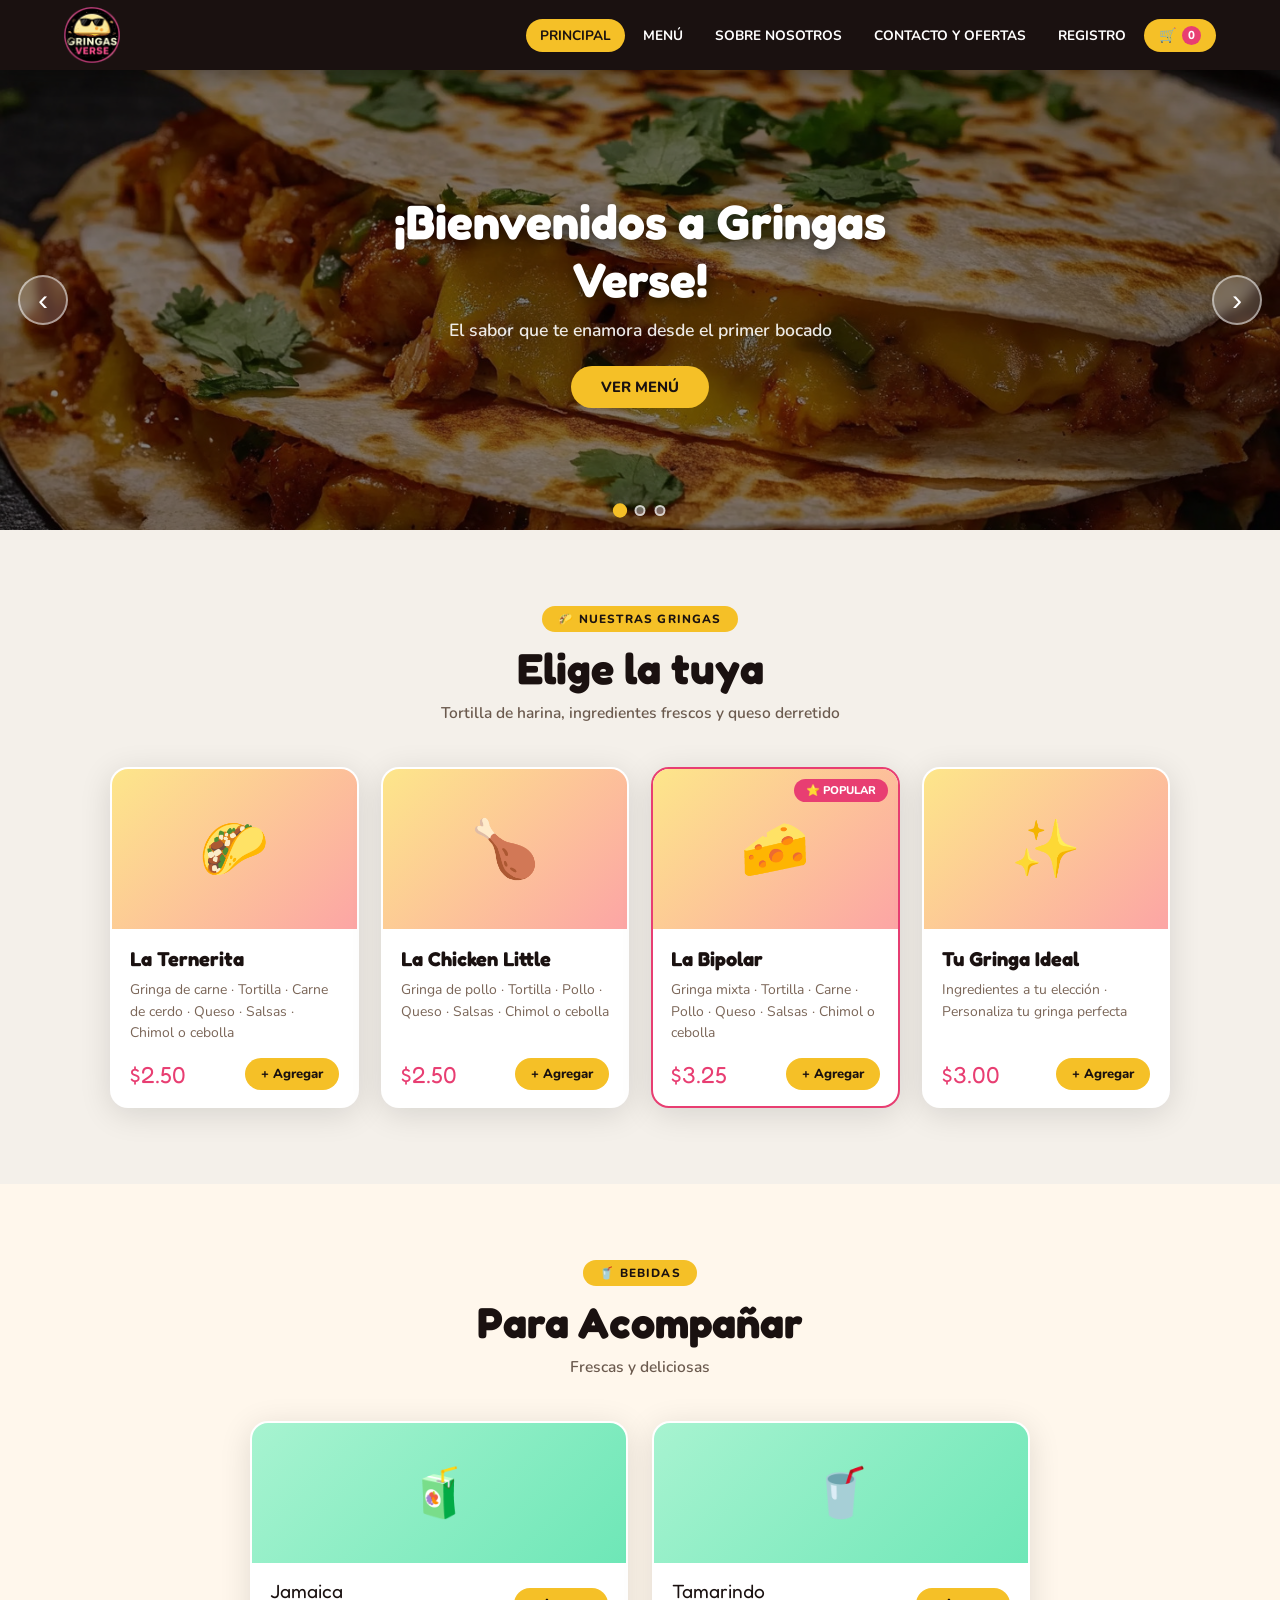
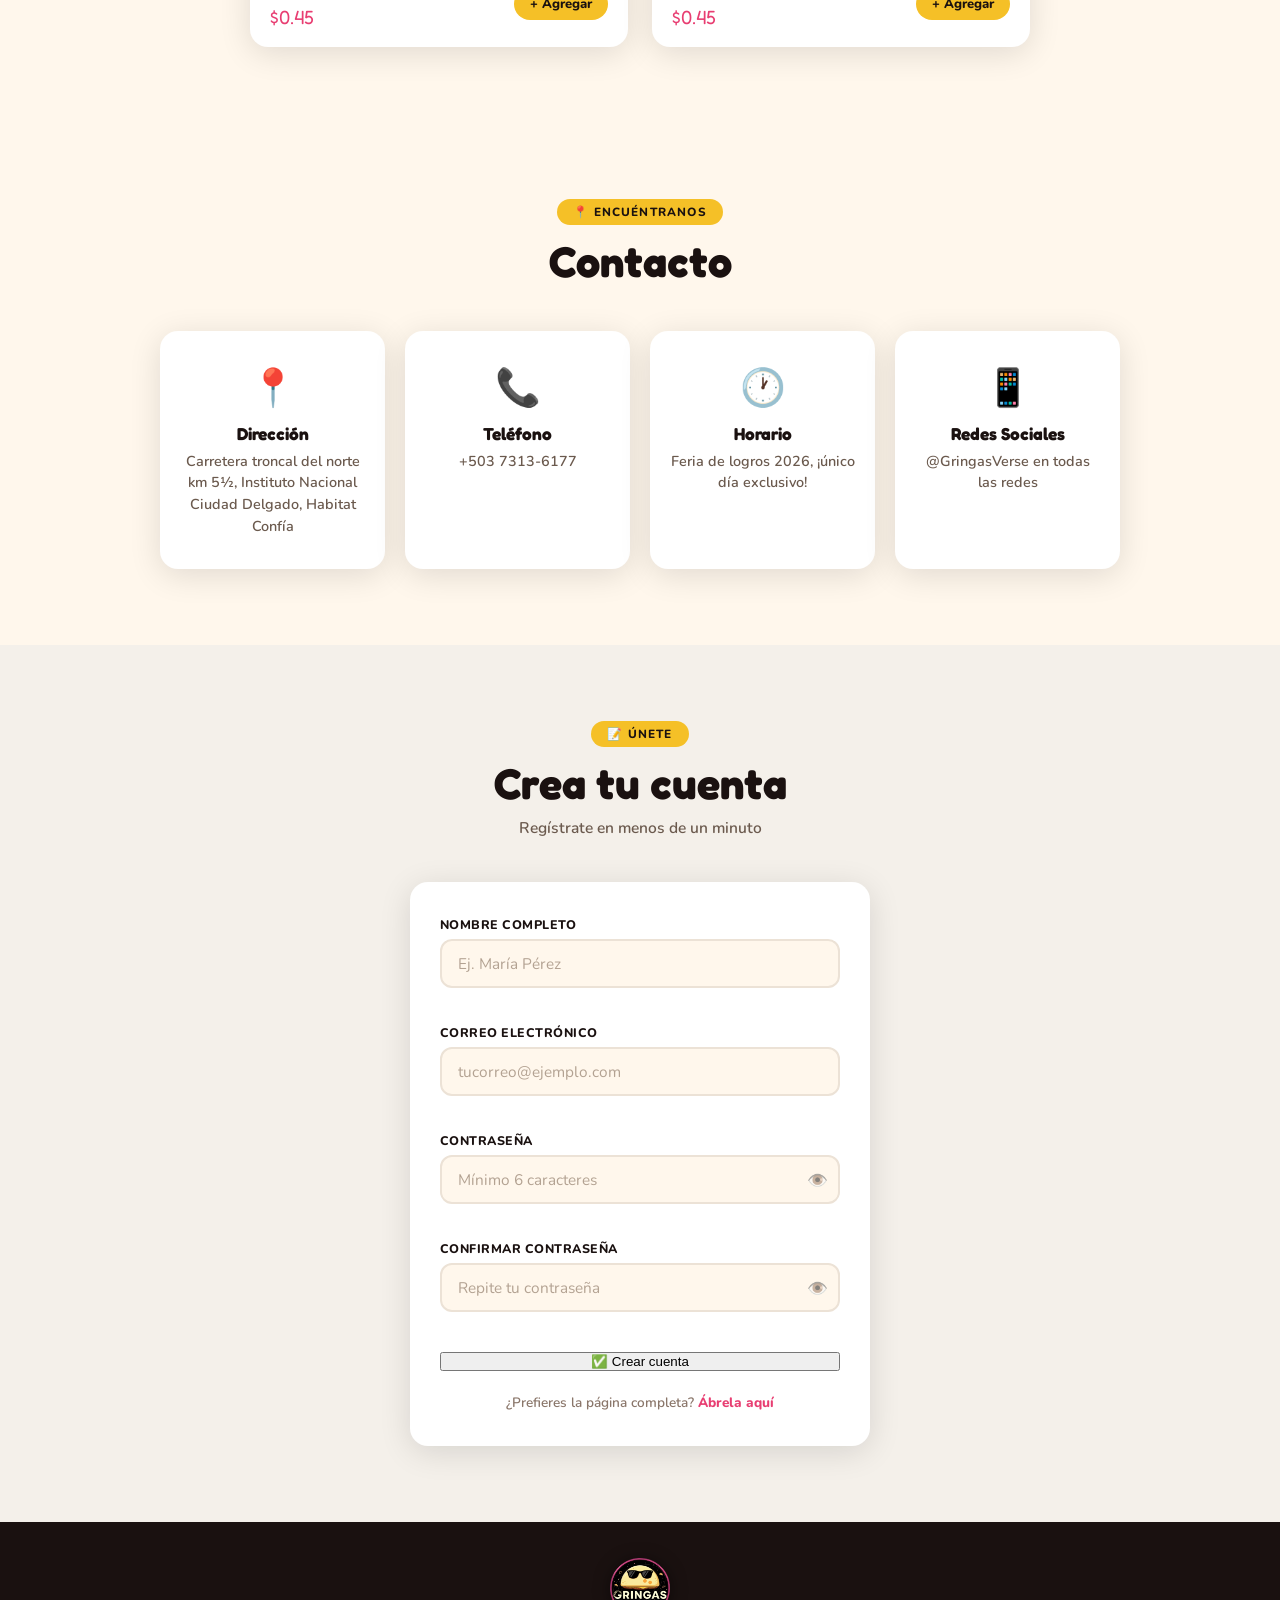
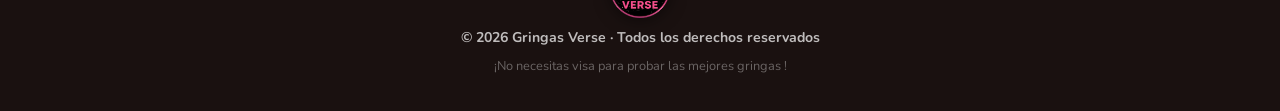
==== index.html @ dfc6379d "preparacion de la pagina web para deploy" ====
<!DOCTYPE html>
<html lang="es">
<head>
  <meta charset="UTF-8" />
  <meta name="viewport" content="width=device-width, initial-scale=1.0" />
  <title>Principal | GringasVerse</title>

  <!-- Google Fonts -->
  <link href="https://fonts.googleapis.com/css2?family=Fredoka+One&family=Nunito:wght@400;700;800&display=swap" rel="stylesheet" />

  <!-- Hoja de estilos -->
  <link rel="stylesheet" href="/CSS/STYLO_GRINGASVERSE.css" />
  <link rel="stylesheet" href="/CSS/carrito-header.css" />
  <link rel="icon" href="/IMG/LogoGringasVerseNew.png">

</head>

<body>

  <!-- HEADER -->
  <header class="header">
    <div class="header-inner">
      <a href="/index.html#inicio">
        <img src= "/IMG/LogoGringasVerseNew.png"/>
      </a>
      <nav class="nav">
        <a href="/index.html" class="nav-link active-link">Principal</a>
        <a href="HTML/menu.html"  class="nav-link">Menú</a>
        <a href="HTML/sobre_nosotros.html" class="nav-link">Sobre nosotros</a>
        <a href="HTML/contactos.html" class="nav-link">Contacto y ofertas</a>
        <a href="HTML/Registro.html" class="nav-link">Registro</a>
        <button id="cartBtn" class="cart-header-btn" type="button">
          🛒 <span id="cartCount" class="cart-count">0</span>
        </button>
      </nav>
    </div>
  </header>


  <div id="cartModal" class="cart-overlay">
    <div class="cart-modal">
      <div class="cart-modal-header">
        <h3>🛒 Carrito</h3>
        <button id="closeCartBtn" class="close-btn" type="button">✕</button>
      </div>
      <div class="cart-modal-body">
        <ul id="listaCarrito"></ul>
      </div>
      <div class="cart-modal-footer">
        <div class="modal-total-bar">
          <span class="modal-total-label">Total</span>
          <span class="modal-total-value" id="totalCarrito">$0.00</span>
        </div>
        <button id="btnPagar" class="btn-ir-carrito" disabled type="button">🛍️ Ir al carrito</button>
      </div>
    </div>
  </div>

  <main id="inicio">

    <!-- CARRUSEL -->
    <section>
      <div class="carousel">
        <div class="carousel-track" id="carouselTrack">

          <div class="slide">
            <img src="/IMG/Nelson/gringacarrusel.jpg.jpeg" alt="Bienvenidos" class="slide-img" />
            <div class="slide-overlay"></div>
            <div class="slide-content">
              <h2 class="slide-title">¡Bienvenidos a Gringas Verse!</h2>
              <p class="slide-sub">El sabor que te enamora desde el primer bocado </p>
              <a href="menu.html" class="slide-btn">Ver Menú</a>
            </div>
          </div>

          <div class="slide">
            <img src="/IMG/Nelson/grings.jpg.jpeg" alt="Gringas" class="slide-img" />
            <div class="slide-overlay"></div>
            <div class="slide-content">
              <h2 class="slide-title">Gringas Irresistibles</h2>
              <p class="slide-sub">Tortillas crujientes, carne jugosa y queso derretido 🧀</p>
              <a href="menu.html" class="slide-btn">Ordenar ahora</a>
            </div>
          </div>

          <div class="slide">
            <img src="/IMG/Nelson/refrescos.jpg.jpeg" alt="Bebidas" class="slide-img" />
            <div class="slide-overlay"></div>
            <div class="slide-content">
              <h2 class="slide-title">Bebidas Refrescantes</h2>
              <p class="slide-sub">Jamaica y Tamarindo para el complemento perfecto 🥤</p>
              <a href="menu.html" class="slide-btn">Ver Bebidas</a>
            </div>
          </div>

        </div>

        <button class="c-arrow prev" id="prevBtn">&#8249;</button>
        <button class="c-arrow next" id="nextBtn">&#8250;</button>

        <div class="c-dots" id="cDots">
          <span class="dot active" data-index="0"></span>
          <span class="dot"        data-index="1"></span>
          <span class="dot"        data-index="2"></span>
        </div>
      </div>
    </section>

    <!-- GRINGAS -->
    <section class="gringas-section" id="gringas">
      <div class="sec-head">
        <span class="sec-tag">🌮 Nuestras Gringas</span>
        <h2 class="sec-title">Elige la tuya</h2>
        <p class="sec-desc">Tortilla de harina, ingredientes frescos y queso derretido</p>
      </div>
      <div class="gringas-grid">

        <div class="g-card">
          <img src="/IMG/grngecarneee.jpg" alt="La Ternerita" class="g-img"
              onerror="this.replaceWith(Object.assign(document.createElement('div'),{className:'g-img-placeholder',textContent:'🌮'}))" />
          <div class="g-body">
            <h3 class="g-name">La Ternerita</h3>
            <p class="g-ing">Gringa de carne · Tortilla · Carne de cerdo · Queso · Salsas · Chimol o cebolla</p>
            <div class="g-foot">
              <span class="g-price">$2.50</span>
              <button class="add-btn" onclick="addToCart('La Ternerita', 2.50)">+ Agregar</button>
            </div>
          </div>
        </div>

        <div class="g-card">
          <img src="/IMG/gringacarrusel.jpg" alt="La Chicken Little" class="g-img"
              onerror="this.replaceWith(Object.assign(document.createElement('div'),{className:'g-img-placeholder',textContent:'🍗'}))" />
          <div class="g-body">
            <h3 class="g-name">La Chicken Little</h3>
            <p class="g-ing">Gringa de pollo · Tortilla · Pollo · Queso · Salsas · Chimol o cebolla</p>
            <div class="g-foot">
              <span class="g-price">$2.50</span>
              <button class="add-btn" onclick="addToCart('La Chicken Little', 2.50)">+ Agregar</button>
            </div>
          </div>
        </div>

        <div class="g-card popular">
          <span class="pop-badge">⭐ Popular</span>
          <img src="/IMG/labipolar.jfif" alt="La Bipolar" class="g-img"
               onerror="this.replaceWith(Object.assign(document.createElement('div'),{className:'g-img-placeholder',textContent:'🧀'}))" />
          <div class="g-body">
            <h3 class="g-name">La Bipolar</h3>
            <p class="g-ing">Gringa mixta · Tortilla · Carne · Pollo · Queso · Salsas · Chimol o cebolla</p>
            <div class="g-foot">
              <span class="g-price">$3.25</span>
              <button class="add-btn" onclick="addToCart('La Bipolar', 3.25)">+ Agregar</button>
            </div>
          </div>
        </div>

        <div class="g-card">
          <img src="/IMG/la ideal.jpg" class="g-img"
              onerror="this.replaceWith(Object.assign(document.createElement('div'),{className:'g-img-placeholder',textContent:'✨'}))" />
          <div class="g-body">
            <h3 class="g-name">Tu Gringa Ideal</h3>
            <p class="g-ing">Ingredientes a tu elección · Personaliza tu gringa perfecta</p>
            <div class="g-foot">
              <span class="g-price">$3.00</span>
              <button class="add-btn" onclick="addToCart('Tu Gringa Ideal', 3.00)">+ Agregar</button>
            </div>
          </div>
        </div>

      </div>
    </section>

    <!-- BEBIDAS -->
    <section class="bebidas-section" id="bebidas">
      <div class="sec-head">
        <span class="sec-tag">🥤 Bebidas</span>
        <h2 class="sec-title">Para Acompañar</h2>
        <p class="sec-desc">Frescas y deliciosas</p>
      </div>
      <div class="bebidas-grid">

        <div class="b-card">
          <img src="/IMG/jamaica.jfif" alt="Jamaica" class="b-img"
               onerror="this.replaceWith(Object.assign(document.createElement('div'),{className:'b-img-placeholder',textContent:'🧃'}))" />
          <div class="b-body">
            <div><div class="b-name">Jamaica</div><div class="b-price">$0.45</div></div>
            <button class="add-btn" onclick="addToCart('Jamaica', 0.45)">+ Agregar</button>
          </div>
        </div>

        <div class="b-card">
          <img src="/IMG/tamarindo.jpg" class="b-img"
               onerror="this.replaceWith(Object.assign(document.createElement('div'),{className:'b-img-placeholder',textContent:'🥤'}))" />
          <div class="b-body">
            <div><div class="b-name">Tamarindo</div><div class="b-price">$0.45</div></div>
            <button class="add-btn" onclick="addToCart('Tamarindo', 0.45)">+ Agregar</button>
          </div>
        </div>

      </div>
    </section>

  </main>

  <section class="contacto-section" id="contacto">
    <div class="sec-head">
      <span class="sec-tag">📍 Encuéntranos</span>
      <h2 class="sec-title">Contacto</h2>
    </div>
    <div class="contacto-grid">
      <div class="c-card"><span class="c-icon">📍</span><h4>Dirección</h4><p>Carretera troncal del norte km 5½, Instituto Nacional Ciudad Delgado, Habitat Confía</p></div>
      <div class="c-card"><span class="c-icon">📞</span><h4>Teléfono</h4><p>+503 7313-6177</p></div>
      <div class="c-card"><span class="c-icon">🕐</span><h4>Horario</h4><p>Feria de logros 2026, ¡único día exclusivo!</p></div>
      <div class="c-card"><span class="c-icon">📱</span><h4>Redes Sociales</h4><p>@GringasVerse en todas las redes</p></div>
    </div>
  </section>

  <!-- REGISTRO -->
  <section class="registro-section" id="registro">
    <div class="sec-head">
      <span class="sec-tag">📝 Únete</span>
      <h2 class="sec-title">Crea tu cuenta</h2>
      <p class="sec-desc">Regístrate en menos de un minuto</p>
    </div>
    <div class="registro-box">
      <form class="registro-form" id="registroForm" novalidate>
        <div class="form-group">
          <label class="form-label" for="reg-nombre">Nombre completo</label>
          <input class="form-input" type="text" id="reg-nombre" name="nombre" placeholder="Ej. María Pérez" autocomplete="name" required />
          <span class="form-error" id="err-nombre"></span>
        </div>

        <div class="form-group">
          <label class="form-label" for="reg-correo">Correo electrónico</label>
          <input class="form-input" type="email" id="reg-correo" name="correo" placeholder="tucorreo@ejemplo.com" autocomplete="email" required />
          <span class="form-error" id="err-correo"></span>
        </div>

        <div class="form-group">
          <label class="form-label" for="reg-pass">Contraseña</label>
          <div class="pass-wrap">
            <input class="form-input" type="password" id="reg-pass" name="password" placeholder="Mínimo 6 caracteres" autocomplete="new-password" minlength="6" required />
            <button type="button" class="pass-toggle" data-target="reg-pass" aria-label="Mostrar contraseña">👁️</button>
          </div>
          <span class="form-error" id="err-pass"></span>
        </div>

        <div class="form-group">
          <label class="form-label" for="reg-pass2">Confirmar contraseña</label>
          <div class="pass-wrap">
            <input class="form-input" type="password" id="reg-pass2" name="password2" placeholder="Repite tu contraseña" autocomplete="new-password" minlength="6" required />
            <button type="button" class="pass-toggle" data-target="reg-pass2" aria-label="Mostrar contraseña">👁️</button>
          </div>
          <span class="form-error" id="err-pass2"></span>
        </div>

        <button type="submit" class="order-btn">✅ Crear cuenta</button>
        <p class="registro-alt">¿Prefieres la página completa? <a href="Registro.html">Ábrela aquí</a></p>
      </form>
    </div>
  </section>

  <footer class="footer">
    <div class="footer-inner">
      <img src="/IMG/LogoGringasVerseNew.png" alt="Gringas Verse" class="footer-logo" />
      <p class="footer-text">© 2026 Gringas Verse · Todos los derechos reservados</p>
      <p class="footer-sub">¡No necesitas visa para probar las mejores gringas !</p>
    </div>
  </footer>

  <div class="toast" id="toast"></div>

  <!-- javascrpt externo  -->
  <script src="/JS/Carrusel.js"></script>

  <!-- carrito unificado (debe ir DESPUÉS de JAVAscriptgringass.js) -->
  <script src="/JS/carrito-header.js"></script>

  <!-- script del formulario de Registro -->
  <script>
    (function () {
      const form = document.getElementById('registroForm');
      if (!form) return;

      // Mostrar / ocultar contraseña
      form.querySelectorAll('.pass-toggle').forEach(function (btn) {
        btn.addEventListener('click', function () {
          const input = document.getElementById(btn.dataset.target);
          const isPass = input.type === 'password';
          input.type = isPass ? 'text' : 'password';
          btn.textContent = isPass ? '🙈' : '👁️';
        });
      });

      function setError(fieldId, message) {
        const input = document.getElementById(fieldId);
        const error = document.getElementById('err-' + fieldId.replace('reg-', ''));
        if (message) {
          input.classList.add('invalid');
          if (error) error.textContent = message;
        } else {
          input.classList.remove('invalid');
          if (error) error.textContent = '';
        }
        return !message;
      }

      function showToast(msg) {
        const toast = document.getElementById('toast');
        if (!toast) return;
        toast.textContent = msg;
        toast.classList.add('show');
        setTimeout(function () { toast.classList.remove('show'); }, 2600);
      }

      form.addEventListener('submit', function (e) {
        e.preventDefault();

        const nombre = document.getElementById('reg-nombre').value.trim();
        const correo = document.getElementById('reg-correo').value.trim();
        const pass = document.getElementById('reg-pass').value;
        const pass2 = document.getElementById('reg-pass2').value;
        const correoRegex = /^[^\s@]+@[^\s@]+\.[^\s@]+$/;

        let ok = true;
        ok = setError('reg-nombre', nombre.length < 2 ? 'Escribe tu nombre completo' : '') && ok;
        ok = setError('reg-correo', !correoRegex.test(correo) ? 'Ingresa un correo válido' : '') && ok;
        ok = setError('reg-pass', pass.length < 6 ? 'Mínimo 6 caracteres' : '') && ok;
        ok = setError('reg-pass2', pass2 !== pass ? 'Las contraseñas no coinciden' : '') && ok;

        if (!ok) return;

        showToast('🎉 ¡Cuenta creada con éxito, ' + nombre.split(' ')[0] + '!');
        form.reset();
      });
    })();
  </script>

</body>
</html>
---- CSS/STYLO_GRINGASVERSE.css ----
/* 
   GRINGAS VERSE — STYLO_GRINGASVERSE.css
   

/* === VARIABLES: colores y valores globales reutilizables === */
:root {
  --yellow: #F5C027;
  --pink:   #E83E72;
  --cream:  #FFF7EC;
  --dark:   #1A1110;
  --white:  #FFFFFF;
  --gray:   #f4f0ea;
  --orange: #F07A2A;
  --shadow: 0 6px 32px rgba(0,0,0,0.12);
  --radius: 18px;
  --T: 'Fredoka One', cursive;  /* fuente títulos */
  --B: 'Nunito', sans-serif;    /* fuente cuerpo  */
}

/* === RESET: elimina márgenes por defecto del navegador === */
*, *::before, *::after { box-sizing: border-box; margin: 0; padding: 0; }
html  { scroll-behavior: smooth; }
body  { font-family: var(--B); background: var(--cream); color: var(--dark); overflow-x: hidden; }
img   { max-width: 100%; display: block; }
a     { text-decoration: none; }


.header { position: sticky; top: 0; z-index: 100; background: var(--dark); box-shadow: 0 3px 20px rgba(0,0,0,.35); }
.header-inner { max-width: 1200px; margin: 0 auto; padding: 0 24px; height: 70px; display: flex; align-items: center; justify-content: space-between; }
.logo-img { height: 56px; transition: transform .2s; }
.logo-img:hover { transform: scale(1.06); }

.nav { display: flex; align-items: center; gap: 4px; }
.nav-link { font-family: var(--B); font-weight: 700; font-size: .88rem; color: var(--white); padding: 7px 15px; border-radius: 50px; transition: background .2s, transform .15s; text-transform: uppercase; }
.nav-link:hover { background: var(--pink); transform: translateY(-2px); }

.cart-btn { background: var(--yellow); color: var(--dark) !important; display: flex; align-items: center; gap: 5px; }
.cart-btn:hover { background: #E0A800; }
.cart-count { background: var(--pink); color: var(--white); font-size: .72rem; font-weight: 800; border-radius: 50%; width: 19px; height: 19px; display: flex; align-items: center; justify-content: center; }

/* Botón hamburguesa ☰: solo visible en celular */
.burger { display: none; background: none; border: 2px solid var(--yellow); color: var(--yellow); font-size: 1.4rem; padding: 3px 11px; border-radius: 8px; cursor: pointer; }

/* Menú desplegable en celular: oculto por defecto, se muestra con .open */
.mobile-nav { display: none; flex-direction: column; background: #2E1A0E; padding: 10px 22px 18px; gap: 2px; border-top: 2px solid var(--yellow); }
.mobile-nav.open { display: flex; }
.mobile-nav .nav-link { padding: 9px 0; border-bottom: 1px solid rgba(255,255,255,.08); }


.carousel { position: relative; overflow: hidden; }
.carousel-track { display: flex; transition: transform .55s cubic-bezier(.77,0,.18,1); }
.slide { min-width: 100%; height: 460px; position: relative; display: flex; align-items: center; justify-content: center; overflow: hidden; }
.slide-img { position: absolute; inset: 0; width: 100%; height: 100%; object-fit: cover; }
.slide-overlay { position: absolute; inset: 0; background: rgba(0,0,0,.48); }
.slide-content { position: relative; z-index: 1; text-align: center; padding: 28px 36px; max-width: 620px; animation: fadeUp .6s ease forwards; }

@keyframes fadeUp {
  from { opacity: 0; transform: translateY(18px); }
  to   { opacity: 1; transform: translateY(0); }
}

.slide-title { font-family: var(--T); font-size: clamp(1.8rem, 5vw, 3rem); color: var(--white); margin-bottom: 10px; text-shadow: 0 3px 14px rgba(0,0,0,.6); }
.slide-sub   { font-size: clamp(.88rem, 2vw, 1.1rem); color: rgba(255,255,255,.9); margin-bottom: 24px; font-weight: 600; }
.slide-btn   { display: inline-block; background: var(--yellow); color: var(--dark); font-weight: 800; font-size: .92rem; padding: 11px 30px; border-radius: 50px; transition: transform .2s, background .2s; text-transform: uppercase; }
.slide-btn:hover { background: var(--white); transform: translateY(-3px); }

.c-arrow { position: absolute; top: 50%; transform: translateY(-50%); z-index: 10; background: rgba(255,255,255,.18); border: 2px solid rgba(255,255,255,.5); color: var(--white); font-size: 1.9rem; width: 50px; height: 50px; border-radius: 50%; cursor: pointer; display: flex; align-items: center; justify-content: center; transition: background .2s; backdrop-filter: blur(4px); }
.c-arrow:hover { background: var(--pink); border-color: var(--pink); }
.prev { left: 18px; }
.next { right: 18px; }

.c-dots { position: absolute; bottom: 14px; left: 50%; transform: translateX(-50%); display: flex; gap: 9px; z-index: 10; }
.dot { width: 11px; height: 11px; border-radius: 50%; background: rgba(255,255,255,.38); cursor: pointer; border: 2px solid rgba(255,255,255,.65); transition: background .2s, transform .2s; }
.dot.active { background: var(--yellow); transform: scale(1.3); border-color: var(--yellow); }

/* 
   ENCABEZADO DE SECCIÓN
   Reutilizado en Gringas, Bebidas, Contacto
    */
.sec-head  { text-align: center; margin-bottom: 44px; }
.sec-tag   { display: inline-block; background: var(--yellow); color: var(--dark); font-weight: 800; font-size: .74rem; text-transform: uppercase; letter-spacing: .1em; padding: 5px 16px; border-radius: 50px; margin-bottom: 10px; }
.sec-title { font-family: var(--T); font-size: clamp(1.7rem, 4vw, 2.7rem); color: var(--dark); margin-bottom: 8px; }
.sec-desc  { color: #6b5a4e; font-size: .97rem; font-weight: 600; }

/* 
   GRINGAS
    */
.gringas-section { padding: 76px 24px; background: var(--gray); }
.gringas-grid    { max-width: 1060px; margin: 0 auto; display: grid; grid-template-columns: repeat(auto-fit, minmax(230px, 1fr)); gap: 22px; }

.g-card { background: var(--white); border-radius: var(--radius); box-shadow: var(--shadow); overflow: hidden; display: flex; flex-direction: column; border: 2px solid transparent; transition: transform .25s, border-color .25s, box-shadow .25s; position: relative; }
.g-card:hover   { transform: translateY(-7px); box-shadow: 0 16px 44px rgba(0,0,0,.13); border-color: var(--yellow); }
.g-card.popular { border-color: var(--pink); }

.pop-badge { position: absolute; top: 10px; right: 10px; background: var(--pink); color: var(--white); font-weight: 800; font-size: .7rem; padding: 4px 12px; border-radius: 50px; text-transform: uppercase; z-index: 1; }

.g-img { width: 100%; height: 160px; object-fit: cover; }

/* Placeholder si la imagen no carga */
.g-img-placeholder { width: 100%; height: 160px; background: linear-gradient(135deg, #fde68a, #fca5a5); display: flex; align-items: center; justify-content: center; font-size: 3.5rem; }

/* Cuerpo de la tarjeta */
.g-body  { padding: 18px 18px 16px; flex: 1; display: flex; flex-direction: column; gap: 8px; }
.g-name  { font-family: var(--T); font-size: 1.25rem; color: var(--dark); }
.g-ing   { color: #7a6557; font-size: .87rem; line-height: 1.55; flex: 1; }
.g-foot  { display: flex; align-items: center; justify-content: space-between; margin-top: 6px; }
.g-price { font-family: var(--T); font-size: 1.45rem; color: var(--pink); }

/* Botón agregar al carrito */
.add-btn { background: var(--yellow); color: var(--dark); font-family: var(--B); font-weight: 800; font-size: .82rem; padding: 7px 16px; border: none; border-radius: 50px; cursor: pointer; transition: background .2s, transform .15s; }
.add-btn:hover { background: var(--pink); color: var(--white); transform: scale(1.05); }

/* 
   BEBIDAS
    */
.bebidas-section { padding: 76px 24px; background: var(--cream); }
.bebidas-grid    { max-width: 780px; margin: 0 auto; display: grid; grid-template-columns: repeat(auto-fit, minmax(260px, 1fr)); gap: 24px; }

.b-card { background: var(--white); border-radius: var(--radius); box-shadow: var(--shadow); overflow: hidden; border: 2px solid transparent; transition: transform .25s, border-color .25s; }
.b-card:hover { transform: translateY(-6px); border-color: var(--yellow); }
.b-img { width: 100%; height: 140px; object-fit: cover; }
.b-img-placeholder { width: 100%; height: 140px; background: linear-gradient(135deg, #a7f3d0, #6ee7b7); display: flex; align-items: center; justify-content: center; font-size: 3rem; }
.b-body  { padding: 16px 18px; display: flex; align-items: center; justify-content: space-between; }
.b-name  { font-family: var(--T); font-size: 1.2rem; }
.b-price { font-family: var(--T); font-size: 1.2rem; color: var(--pink); margin-top: 2px; }

/* Carrito */

/* 
   CONTACTO
    */
.contacto-section { padding: 76px 24px; background: var(--cream); }
.contacto-grid    { max-width: 960px; margin: 0 auto; display: grid; grid-template-columns: repeat(auto-fit, minmax(195px, 1fr)); gap: 20px; }

.c-card { background: var(--white); border-radius: var(--radius); padding: 30px 18px; text-align: center; box-shadow: var(--shadow); border: 2px solid transparent; transition: transform .25s, border-color .25s; }
.c-card:hover { transform: translateY(-6px); border-color: var(--yellow); }
.c-icon   { font-size: 2.3rem; display: block; margin-bottom: 10px; }
.c-card h4 { font-family: var(--T); font-size: 1.08rem; margin-bottom: 7px; }
.c-card p  { color: #6b5a4e; font-size: .9rem; font-weight: 600; line-height: 1.5; }

/* 
   REGISTRO
    */
.registro-section { padding: 76px 24px; background: var(--gray); }
.registro-box      { max-width: 460px; margin: 0 auto; background: var(--white); border-radius: var(--radius); box-shadow: var(--shadow); padding: 34px 30px; }

.registro-form  { display: flex; flex-direction: column; gap: 16px; }
.form-group     { display: flex; flex-direction: column; gap: 6px; }
.form-label     { font-family: var(--B); font-weight: 800; font-size: .78rem; text-transform: uppercase; letter-spacing: .04em; color: var(--dark); }
.form-input     { font-family: var(--B); font-size: .96rem; color: var(--dark); background: var(--cream); border: 2px solid #ece2d6; border-radius: 12px; padding: 12px 16px; transition: border-color .2s, box-shadow .2s; width: 100%; }
.form-input::placeholder { color: #b3a292; }
.form-input:focus { outline: none; border-color: var(--yellow); box-shadow: 0 0 0 3px rgba(245,192,39,.25); }
.form-input.invalid { border-color: var(--pink); }
.form-error     { color: var(--pink); font-size: .76rem; font-weight: 700; min-height: 14px; }

.pass-wrap      { position: relative; }
.pass-wrap .form-input { padding-right: 46px; }
.pass-toggle    { position: absolute; right: 6px; top: 50%; transform: translateY(-50%); background: none; border: none; font-size: 1.05rem; cursor: pointer; opacity: .55; padding: 6px; border-radius: 50%; transition: opacity .2s, background .2s; }
.pass-toggle:hover { opacity: 1; background: rgba(0,0,0,.05); }

.registro-form .order-btn { margin-top: 4px; }
.registro-alt   { text-align: center; font-size: .85rem; color: #8a766a; font-weight: 600; margin-top: 6px; }
.registro-alt a { color: var(--pink); font-weight: 800; }
.registro-alt a:hover { text-decoration: underline; }


.footer       { background: var(--dark); padding: 36px 24px; text-align: center; }
.footer-inner { display: flex; flex-direction: column; align-items: center; gap: 10px; }
.footer-logo  { height: 60px; filter: drop-shadow(0 2px 8px rgba(0,0,0,.5)); }
.footer-text  { color: rgba(255,255,255,.72); font-weight: 700; font-size: .88rem; }
.footer-sub   { color: rgba(255,255,255,.35); font-size: .8rem; }

/* 
   TOAST — notificación flotante al agregar item
    */
.toast { position: fixed; bottom: 24px; left: 50%; transform: translateX(-50%) translateY(80px); background: var(--dark); color: var(--yellow); font-weight: 800; padding: 12px 28px; border-radius: 50px; border: 2px solid var(--yellow); box-shadow: 0 8px 28px rgba(0,0,0,.3); z-index: 9999; opacity: 0; transition: transform .4s cubic-bezier(.34,1.56,.64,1), opacity .3s; white-space: nowrap; }
.toast.show { transform: translateX(-50%) translateY(0); opacity: 1; }

/* 
   RESPONSIVE —  para el celular (menos de 768px)
   @media aplica estas reglas SOLO en pantallas pequeñas
   */
@media (max-width: 768px) {
  .nav    { display: none; }
  .burger { display: block; }
  .slide  { height: 320px; }
}
@media (max-width: 480px) {
  .slide       { height: 275px; }
  .slide-title { font-size: 1.45rem; }
  .prev { left: 7px; }
  .next { right: 7px; }
  .registro-box { padding: 26px 20px; }
}
---- CSS/carrito-header.css ----
/* ============================================================
   GRINGAS VERSE — carrito-header.css
   Módulo COMPARTIDO: header, nav, burger/mobile-nav, botón de
   carrito y modal del carrito. Es autocontenido (no depende de
   variables --color definidas en cada página) para que se vea
   igual en todo el sitio sin importar el CSS propio de cada
   página.

   Cargar este archivo AL FINAL, después del CSS propio de la
   página, para que sus reglas tengan la última palabra.
============================================================ */

/* ---- Header ---- */
.header {
  position: sticky; top: 0; z-index: 100;
  background: #1A1110;
  box-shadow: 0 3px 20px rgba(0,0,0,.35);
}
.header-inner {
  max-width: 1200px; margin: 0 auto; padding: 0 24px;
  height: 70px; display: flex; align-items: center; justify-content: space-between; gap: 1.5rem;
}
.header-inner a img,
.logo-img { height: 56px; width: auto; transition: transform .2s; display:block; }
.header-inner a:hover img { transform: scale(1.06); }
.logo, .logo-text {
  font-family: 'Fredoka One', cursive;
  font-size: 1.55rem; color: #F5C027; white-space: nowrap; text-decoration: none;
}

/* ---- Nav ---- */
.nav { display: flex; align-items: center; gap: 4px; margin-left: auto; flex-wrap: wrap; }
.nav-link {
  background: none; border: none; cursor: pointer; text-decoration: none;
  font-family: 'Nunito', sans-serif; font-weight: 700; font-size: .85rem;
  color: #fff; padding: 7px 14px; border-radius: 50px;
  transition: background .2s, transform .15s; text-transform: uppercase;
  display: inline-block;
}
.nav-link:hover { background: #E83E72; transform: translateY(-2px); }
.nav-link.active-link { background: #F5C027; color: #1A1110 !important; }
.nav-link.active-link:hover { background: #E0A800; transform: none; }

/* ---- Burger + mobile nav ---- */
.burger {
  display: none; background: none; border: 2px solid #F5C027;
  color: #F5C027; font-size: 1.4rem; cursor: pointer;
  padding: 3px 11px; border-radius: 8px; margin-left: 12px;
}
.mobile-nav {
  display: none; flex-direction: column;
  background: #2E1A0E; padding: 10px 22px 18px;
  gap: 2px; border-top: 2px solid #F5C027;
}
.mobile-nav.open { display: flex; }
.mobile-nav .nav-link {
  display: block; width: 100%; text-align: left;
  padding: 9px 0; color: #fff; font-size: .95rem;
  border-bottom: 1px solid rgba(255,255,255,.08);
  border-radius: 0; text-transform: none; background: none;
}
.mobile-nav .nav-link:last-child { border-bottom: none; }
.mobile-nav .nav-link.active-link { background: none; color: #F5C027 !important; }

@media (max-width: 860px) {
  .nav { display: none; }
  .burger { display: block; }
}

/* ---- Botón carrito (header, desktop) ---- */
.cart-header-btn {
  background: #F5C027; color: #1A1110; border: none; cursor: pointer;
  padding: 7px 15px; border-radius: 50px;
  font-family: 'Nunito', sans-serif; font-weight: 800; font-size: .88rem;
  display: flex; align-items: center; gap: 5px;
  transition: background .2s, transform .15s; white-space: nowrap;
}
.cart-header-btn:hover { background: #E0A800; transform: translateY(-2px); }

/* ---- Botón carrito (mobile, dentro del menú) ---- */
.cart-mobile-btn {
  background: none; border: none; cursor: pointer;
  display: flex; align-items: center; gap: 8px; width: 100%;
  font-family: 'Nunito', sans-serif;
}

.cart-count {
  background: #E83E72; color: #fff;
  font-size: .72rem; font-weight: 800;
  border-radius: 50%; width: 19px; height: 19px;
  display: inline-flex; align-items: center; justify-content: center;
  transition: transform .15s;
}
.cart-count.bump { transform: scale(1.5); }

/* ---- Modal del carrito ---- */
.cart-overlay {
  display: none; position: fixed; inset: 0;
  background: rgba(0,0,0,.5); z-index: 200;
  align-items: flex-start; justify-content: flex-end;
  padding: 1rem; backdrop-filter: blur(2px);
}
.cart-overlay.open { display: flex; }
.cart-modal {
  background: #fff; border-radius: 18px;
  width: 100%; max-width: 360px; max-height: calc(100vh - 2rem);
  overflow-y: auto; box-shadow: 0 12px 56px rgba(0,0,0,.32);
  display: flex; flex-direction: column;
  animation: gvSlideInRight .25s ease;
}
@keyframes gvSlideInRight { from { transform:translateX(40px); opacity:0; } to { transform:translateX(0); opacity:1; } }
@media (max-width:500px) {
  .cart-overlay { padding:0; align-items:flex-end; }
  .cart-modal   { border-radius:18px 18px 0 0; max-height:82vh; max-width:100%; }
}
.cart-modal-header {
  padding: 1.1rem 1.4rem; display: flex; align-items: center; justify-content: space-between;
  border-bottom: 2px solid #EDE8E0; position: sticky; top: 0; background: #fff; z-index: 1;
}
.cart-modal-header h3 { font-family: 'Fredoka One', cursive; font-size: 1.2rem; color: #1A1110; }
.close-btn {
  background: #f2f2f2; border: none; width: 32px; height: 32px; border-radius: 50%;
  font-size: .88rem; cursor: pointer; display: flex; align-items: center; justify-content: center;
  color: #1A1110; transition: background .18s;
}
.close-btn:hover { background: #ddd; }
.cart-modal-body  { flex: 1; padding: 0 1.4rem; }
#listaCarrito { list-style: none; }
.modal-item-simple {
  display: flex; align-items: center; justify-content: space-between;
  padding: .8rem 0; border-bottom: 1px solid #EDE8E0; gap: .5rem;
}
.modal-item-nombre  { font-weight: 800; font-size: .88rem; color: #1A1110; }
.modal-item-detalle { font-size: .76rem; color: #aaa; font-weight: 600; margin-top: .1rem; }
.modal-item-sub     { font-family: 'Fredoka One', cursive; font-size: 1rem; color: #E83E72; white-space: nowrap; }
.modal-vacio        { text-align: center; color: #ccc; padding: 2.25rem 0; font-size: .9rem; font-weight: 700; }
.cart-modal-footer  { padding: 1rem 1.4rem 1.3rem; border-top: 2px solid #EDE8E0; background: #FAFAF8; }
.modal-total-bar    { display: flex; align-items: center; justify-content: space-between; margin-bottom: .75rem; }
.modal-total-label  { font-size: .88rem; font-weight: 700; color: #1A1110; }
.modal-total-value  { font-family: 'Fredoka One', cursive; font-size: 1.3rem; color: #E83E72; }
.btn-ir-carrito {
  width: 100%; background: #E83E72; color: #fff; border: none;
  border-radius: 10px; padding: .7rem;
  font-family: 'Nunito', sans-serif; font-weight: 800; font-size: .95rem;
  cursor: pointer; transition: background .18s;
}
.btn-ir-carrito:hover:not(:disabled) { background: #C22F5C; }
.btn-ir-carrito:disabled { opacity: .32; cursor: default; }

/* ---- Toast: "producto añadido ✓" ---- */
.toast-notificacion {
  position: fixed; bottom: 24px; left: 50%;
  transform: translateX(-50%) translateY(80px);
  background: #1A1110; color: #F5C027; font-family: 'Nunito', sans-serif;
  font-weight: 800; padding: 12px 28px; border-radius: 50px;
  border: 2px solid #F5C027; box-shadow: 0 8px 28px rgba(0,0,0,.3);
  opacity: 0; transition: transform .4s cubic-bezier(.34,1.56,.64,1), opacity .3s;
  z-index: 9999; white-space: nowrap;
}
.toast-notificacion.visible { transform: translateX(-50%) translateY(0); opacity: 1; }
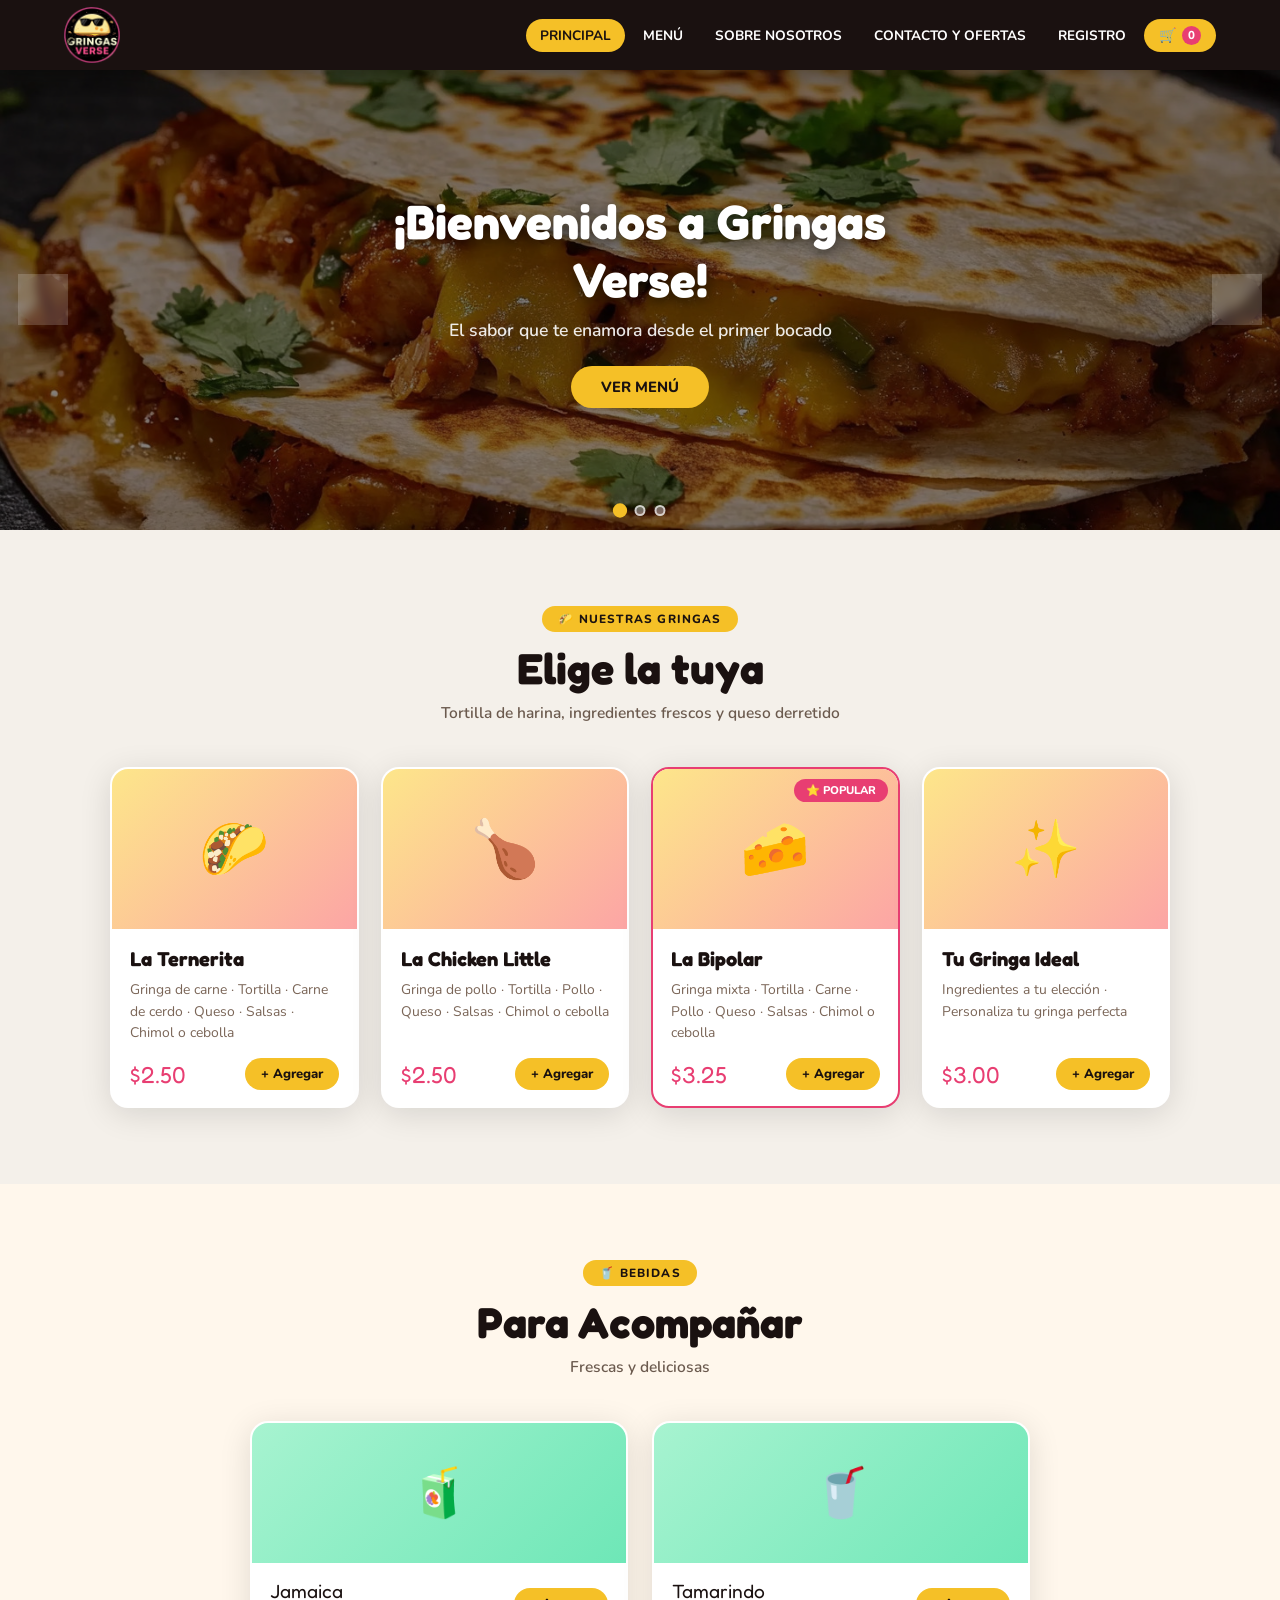
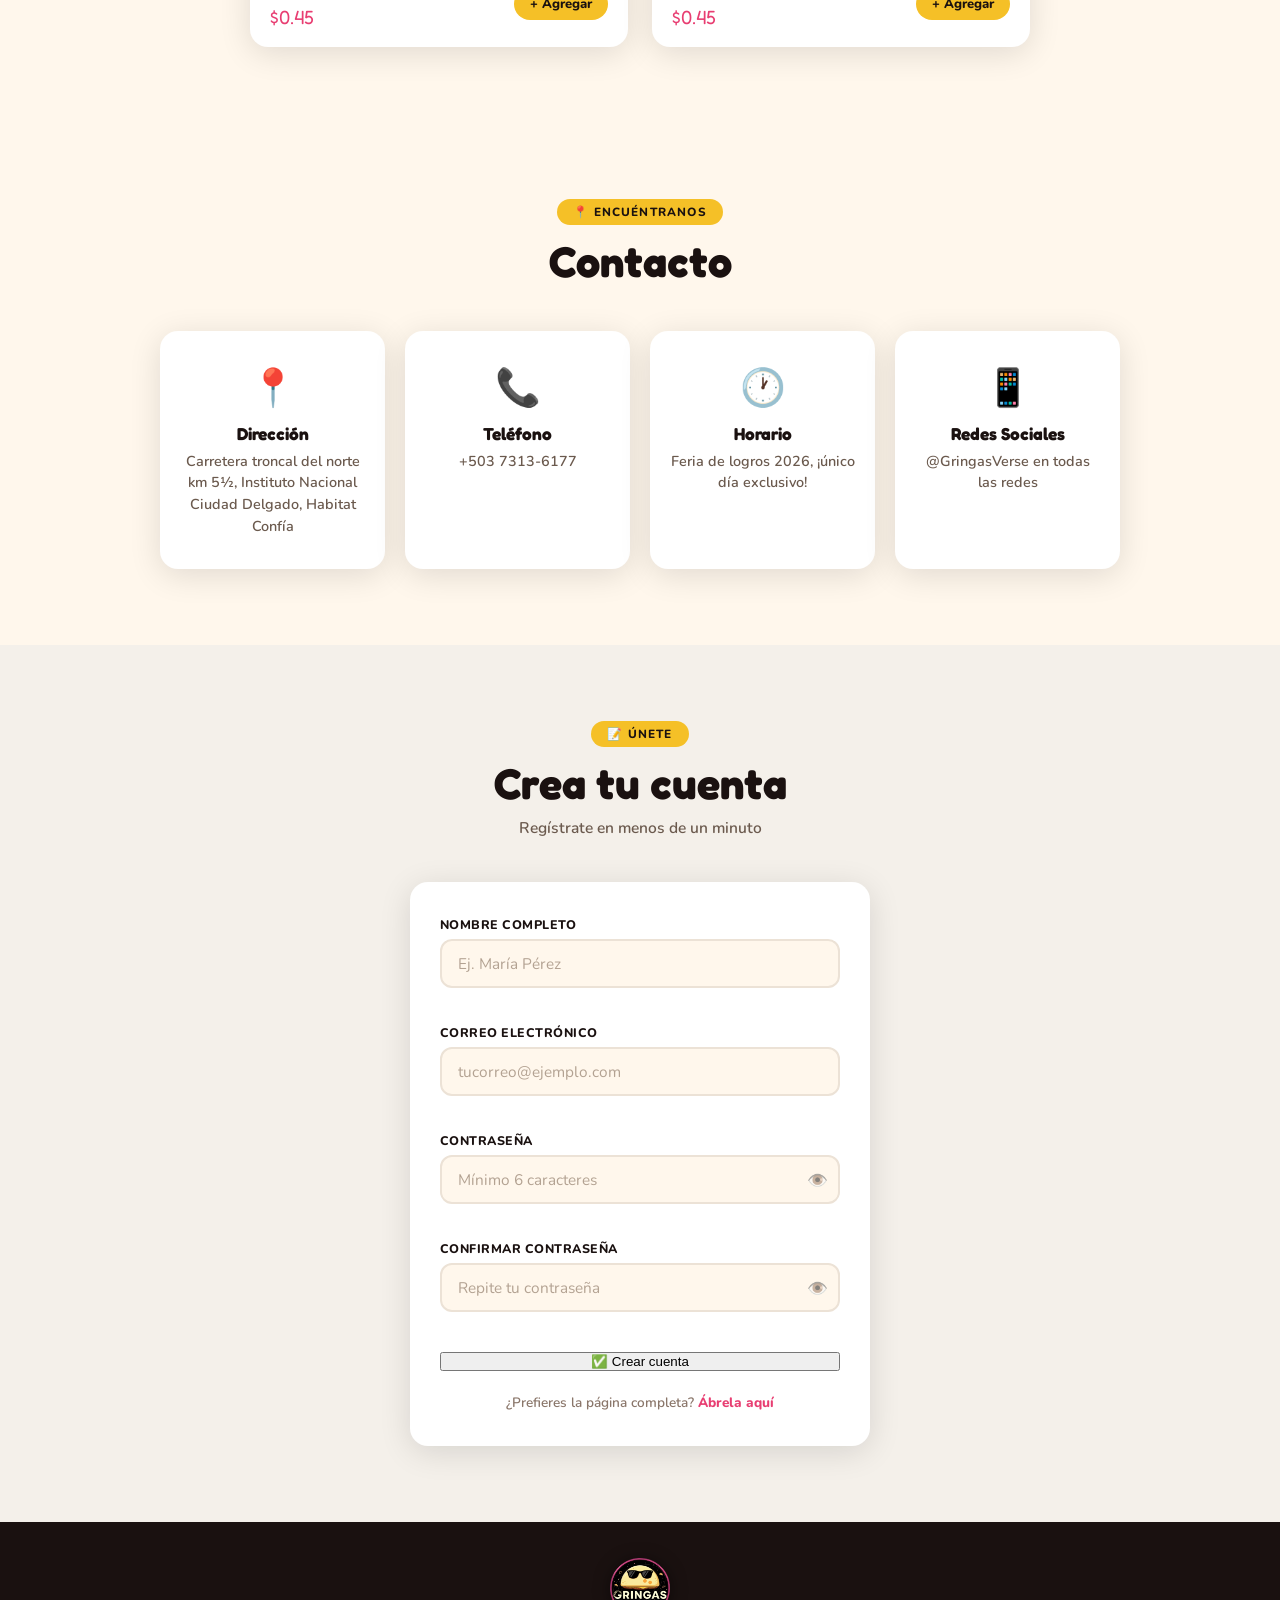
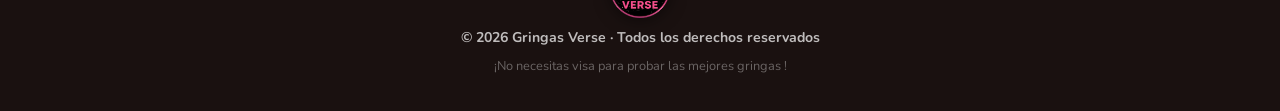
==== commit eaca1271: "arreglos de compartibilidad para pages" ====
--- a/index.html
+++ b/index.html
@@ -9,9 +9,9 @@
   <link href="https://fonts.googleapis.com/css2?family=Fredoka+One&family=Nunito:wght@400;700;800&display=swap" rel="stylesheet" />
 
   <!-- Hoja de estilos -->
-  <link rel="stylesheet" href="/CSS/STYLO_GRINGASVERSE.css" />
-  <link rel="stylesheet" href="/CSS/carrito-header.css" />
-  <link rel="icon" href="/IMG/LogoGringasVerseNew.png">
+  <link rel="stylesheet" href="CSS/STYLO_GRINGASVERSE.css" />
+  <link rel="stylesheet" href="CSS/carrito-header.css" />
+  <link rel="icon" href="IMG/LogoGringasVerseNew.png">
 
 </head>
 
@@ -20,11 +20,11 @@
   <!-- HEADER -->
   <header class="header">
     <div class="header-inner">
-      <a href="/index.html#inicio">
-        <img src= "/IMG/LogoGringasVerseNew.png"/>
+      <a href="index.html#inicio">
+        <img src= "IMG/LogoGringasVerseNew.png"/>
       </a>
       <nav class="nav">
-        <a href="/index.html" class="nav-link active-link">Principal</a>
+        <a href="index.html" class="nav-link active-link">Principal</a>
         <a href="HTML/menu.html"  class="nav-link">Menú</a>
         <a href="HTML/sobre_nosotros.html" class="nav-link">Sobre nosotros</a>
         <a href="HTML/contactos.html" class="nav-link">Contacto y ofertas</a>
@@ -64,7 +64,7 @@
         <div class="carousel-track" id="carouselTrack">
 
           <div class="slide">
-            <img src="/IMG/Nelson/gringacarrusel.jpg.jpeg" alt="Bienvenidos" class="slide-img" />
+            <img src="IMG/Nelson/gringacarrusel.jpg.jpeg" alt="Bienvenidos" class="slide-img" />
             <div class="slide-overlay"></div>
             <div class="slide-content">
               <h2 class="slide-title">¡Bienvenidos a Gringas Verse!</h2>
@@ -74,7 +74,7 @@
           </div>
 
           <div class="slide">
-            <img src="/IMG/Nelson/grings.jpg.jpeg" alt="Gringas" class="slide-img" />
+            <img src="IMG/Nelson/grings.jpg.jpeg" alt="Gringas" class="slide-img" />
             <div class="slide-overlay"></div>
             <div class="slide-content">
               <h2 class="slide-title">Gringas Irresistibles</h2>
@@ -84,7 +84,7 @@
           </div>
 
           <div class="slide">
-            <img src="/IMG/Nelson/refrescos.jpg.jpeg" alt="Bebidas" class="slide-img" />
+            <img src="IMG/Nelson/refrescos.jpg.jpeg" alt="Bebidas" class="slide-img" />
             <div class="slide-overlay"></div>
             <div class="slide-content">
               <h2 class="slide-title">Bebidas Refrescantes</h2>
@@ -116,7 +116,7 @@
       <div class="gringas-grid">
 
         <div class="g-card">
-          <img src="/IMG/grngecarneee.jpg" alt="La Ternerita" class="g-img"
+          <img src="IMG/grngecarneee.jpg" alt="La Ternerita" class="g-img"
               onerror="this.replaceWith(Object.assign(document.createElement('div'),{className:'g-img-placeholder',textContent:'🌮'}))" />
           <div class="g-body">
             <h3 class="g-name">La Ternerita</h3>
@@ -129,7 +129,7 @@
         </div>
 
         <div class="g-card">
-          <img src="/IMG/gringacarrusel.jpg" alt="La Chicken Little" class="g-img"
+          <img src="IMG/gringacarrusel.jpg" alt="La Chicken Little" class="g-img"
               onerror="this.replaceWith(Object.assign(document.createElement('div'),{className:'g-img-placeholder',textContent:'🍗'}))" />
           <div class="g-body">
             <h3 class="g-name">La Chicken Little</h3>
@@ -143,7 +143,7 @@
 
         <div class="g-card popular">
           <span class="pop-badge">⭐ Popular</span>
-          <img src="/IMG/labipolar.jfif" alt="La Bipolar" class="g-img"
+          <img src="IMG/labipolar.jfif" alt="La Bipolar" class="g-img"
                onerror="this.replaceWith(Object.assign(document.createElement('div'),{className:'g-img-placeholder',textContent:'🧀'}))" />
           <div class="g-body">
             <h3 class="g-name">La Bipolar</h3>
@@ -156,7 +156,7 @@
         </div>
 
         <div class="g-card">
-          <img src="/IMG/la ideal.jpg" class="g-img"
+          <img src="IMG/la ideal.jpg" class="g-img"
               onerror="this.replaceWith(Object.assign(document.createElement('div'),{className:'g-img-placeholder',textContent:'✨'}))" />
           <div class="g-body">
             <h3 class="g-name">Tu Gringa Ideal</h3>
@@ -181,7 +181,7 @@
       <div class="bebidas-grid">
 
         <div class="b-card">
-          <img src="/IMG/jamaica.jfif" alt="Jamaica" class="b-img"
+          <img src="IMG/jamaica.jfif" alt="Jamaica" class="b-img"
                onerror="this.replaceWith(Object.assign(document.createElement('div'),{className:'b-img-placeholder',textContent:'🧃'}))" />
           <div class="b-body">
             <div><div class="b-name">Jamaica</div><div class="b-price">$0.45</div></div>
@@ -190,7 +190,7 @@
         </div>
 
         <div class="b-card">
-          <img src="/IMG/tamarindo.jpg" class="b-img"
+          <img src="IMG/tamarindo.jpg" class="b-img"
                onerror="this.replaceWith(Object.assign(document.createElement('div'),{className:'b-img-placeholder',textContent:'🥤'}))" />
           <div class="b-body">
             <div><div class="b-name">Tamarindo</div><div class="b-price">$0.45</div></div>
@@ -263,7 +263,7 @@
 
   <footer class="footer">
     <div class="footer-inner">
-      <img src="/IMG/LogoGringasVerseNew.png" alt="Gringas Verse" class="footer-logo" />
+      <img src="IMG/LogoGringasVerseNew.png" alt="Gringas Verse" class="footer-logo" />
       <p class="footer-text">© 2026 Gringas Verse · Todos los derechos reservados</p>
       <p class="footer-sub">¡No necesitas visa para probar las mejores gringas !</p>
     </div>
@@ -272,10 +272,10 @@
   <div class="toast" id="toast"></div>
 
   <!-- javascrpt externo  -->
-  <script src="/JS/Carrusel.js"></script>
+  <script src="JS/Carrusel.js"></script>
 
   <!-- carrito unificado (debe ir DESPUÉS de JAVAscriptgringass.js) -->
-  <script src="/JS/carrito-header.js"></script>
+  <script src="JS/carrito-header.js"></script>
 
   <!-- script del formulario de Registro -->
   <script>
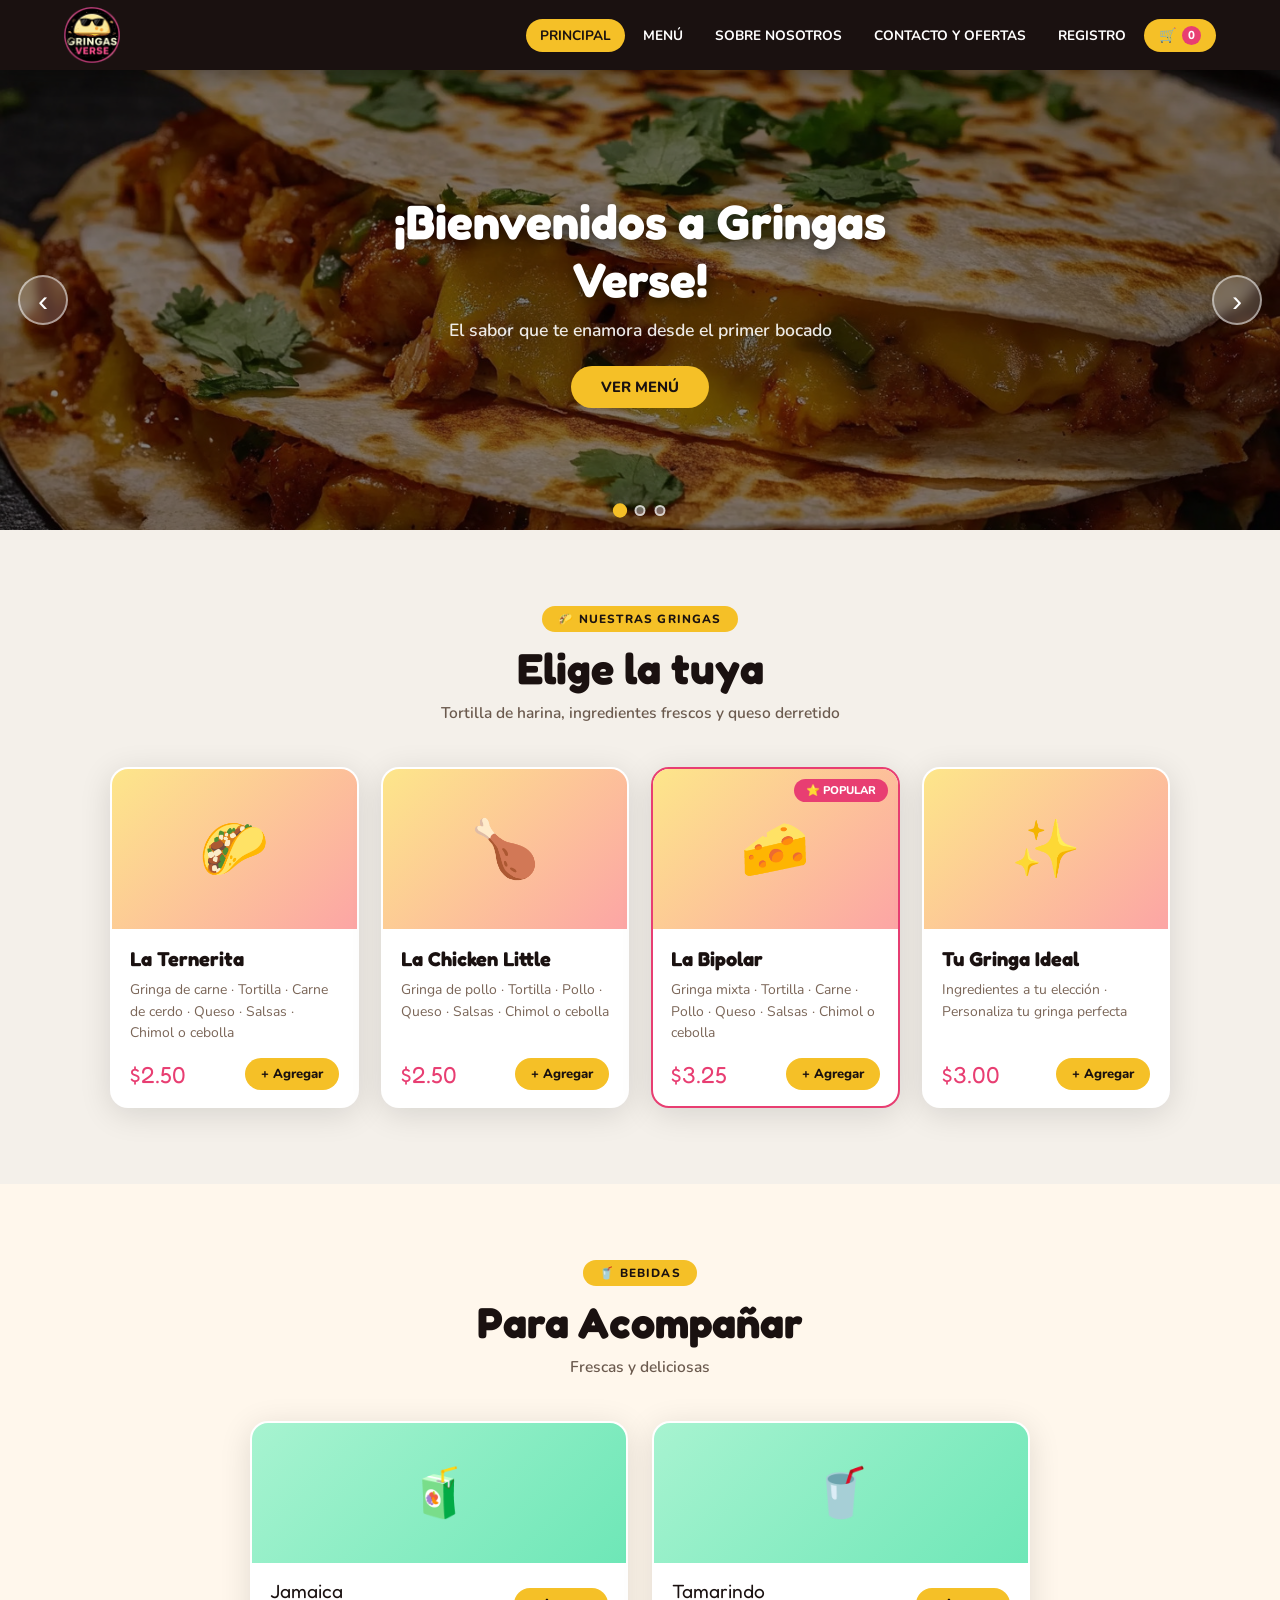
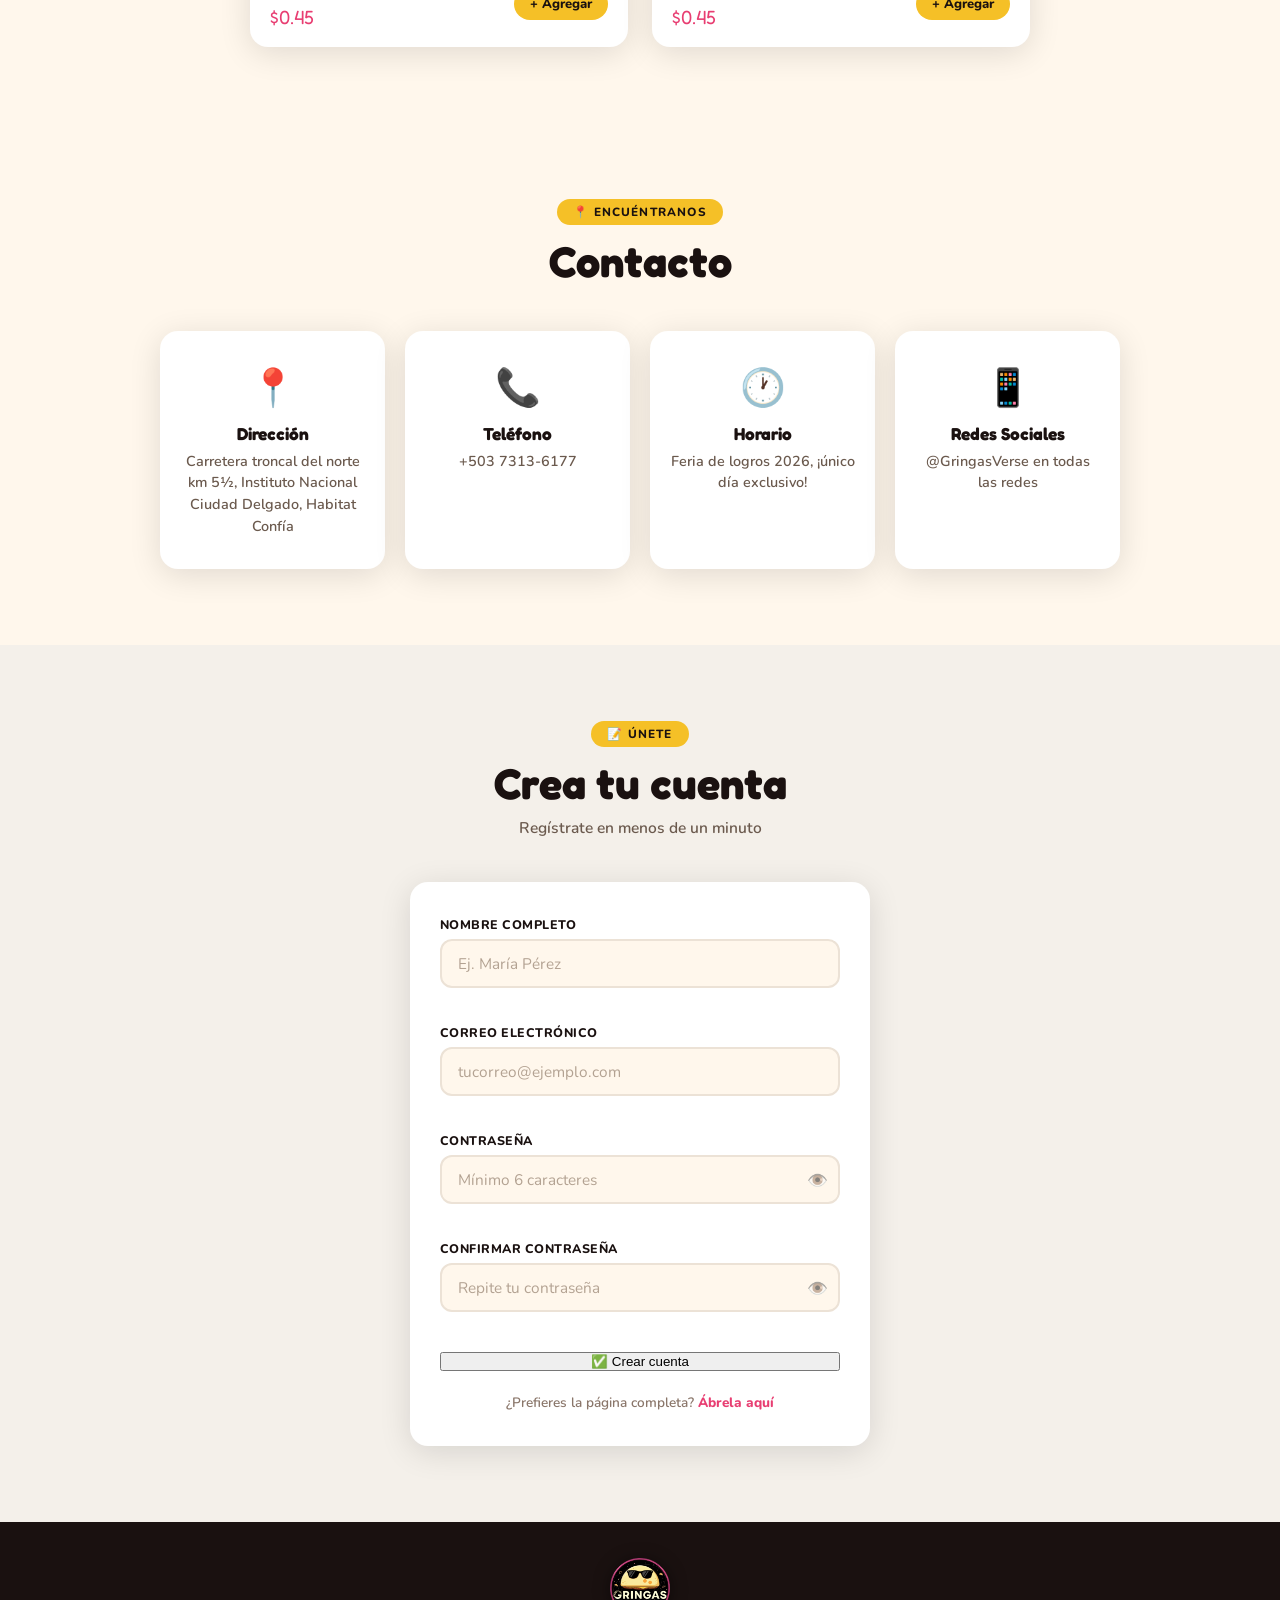
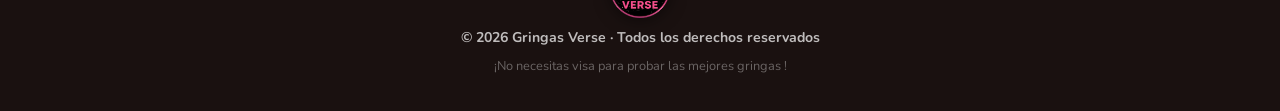
==== commit 7e170bda: "sisisisi" ====
--- a/index.html
+++ b/index.html
@@ -33,6 +33,18 @@
           🛒 <span id="cartCount" class="cart-count">0</span>
         </button>
       </nav>
+            <button class="burger" id="burger" type="button">&#9776;</button>
+    </div>
+    <div class="mobile-nav" id="mobileNav">
+      <a href="../index.html" class="nav-link">Principal</a>
+      <a href="HTML/menu.html" class="nav-link">Menú</a>
+      <a href="HTML/sobre_nosotros.html" class="nav-link">Sobre nosotros</a>
+      <a href="HTML/contactos.html" class="nav-link active-link">Contacto y ofertas</a>
+      <a href="HTML/Registro.html" class="nav-link">Registro</a>
+      <button id="cartBtnMobile" class="nav-link cart-mobile-btn" type="button">
+        🛒 Carrito <span id="cartCountMobile" class="cart-count">0</span>
+      </button>
+
     </div>
   </header>
 
@@ -51,7 +63,7 @@
           <span class="modal-total-label">Total</span>
           <span class="modal-total-value" id="totalCarrito">$0.00</span>
         </div>
-        <button id="btnPagar" class="btn-ir-carrito" disabled type="button">🛍️ Ir al carrito</button>
+        <button> <a href="HTML/Carrito.html">🛍️ Ir al carrito</a></button>
       </div>
     </div>
   </div>
@@ -69,7 +81,7 @@
             <div class="slide-content">
               <h2 class="slide-title">¡Bienvenidos a Gringas Verse!</h2>
               <p class="slide-sub">El sabor que te enamora desde el primer bocado </p>
-              <a href="menu.html" class="slide-btn">Ver Menú</a>
+              <a href="HTML/menu.html" class="slide-btn">Ver Menú</a>
             </div>
           </div>
 
